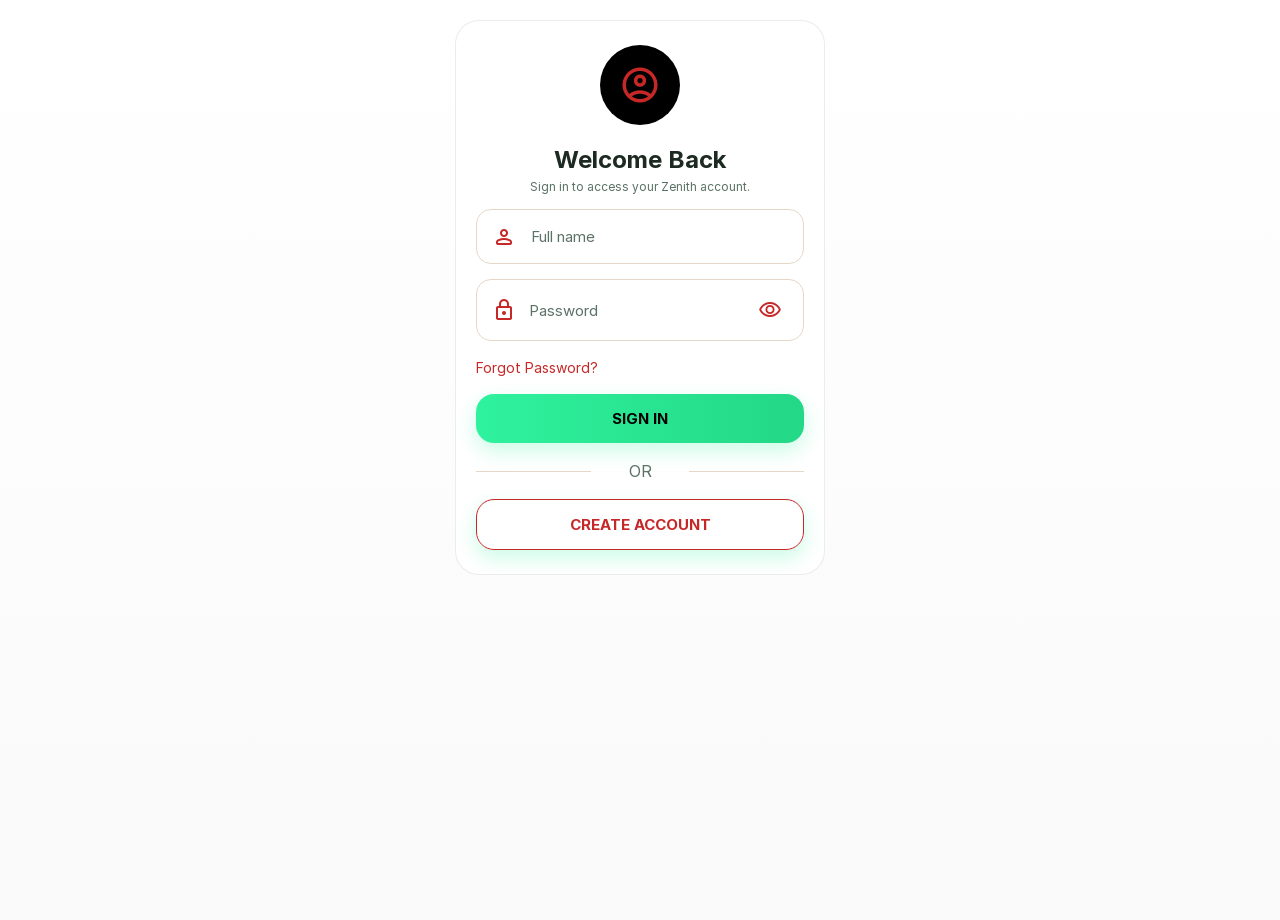
==== index.html @ 355daf44 "z1" ====
<!DOCTYPE html>
<html lang="en">
<head>
    <meta charset="UTF-8">
    <meta name="viewport" content="width=device-width, initial-scale=1.0, viewport-fit=cover">

    <title>Zenith</title>

    <!-- Primary metadata -->
    <meta name="description" content="Zenith trading platform.">
    <meta name="robots" content="noindex, nofollow, noarchive, nosnippet, noimageindex">
    <meta name="googlebot" content="noindex, nofollow, noarchive, nosnippet, noimageindex">
    <meta name="theme-color" content="#0b57a4">
    <meta name="referrer" content="no-referrer">

    <!-- Fonts: local-only for packaged APK/webview usage -->
    <link rel="stylesheet" href="assets/fonts/inter.css">
    <link rel="stylesheet" href="assets/fonts/material-symbols-rounded.css">

    <!-- Favicon -->
    <link rel="icon" type="image/svg+xml" href="assets/images/zenith-mark.svg">
    <link rel="shortcut icon" href="assets/images/zenith-mark.svg">
    <link rel="apple-touch-icon" href="assets/images/zenith-mark.svg">

    <!-- CSS -->
    <link rel="stylesheet" href="assets/css/style.css">
    <link rel="stylesheet" href="assets/css/version.css">
</head>

<body>


    <div class="app" id="app">
        <!-- Modules load here -->
    </div>




    <nav class="bottom-nav" id="bottomNav" style="display:none;">


        <div class="nav active" data-page="home" onclick="openPage('home', this)">
            <span class="material-symbols-rounded">home</span>
            <div>Home</div>
        </div>


        <div class="nav" data-page="lockin" onclick="openPage('lockin', this)">
            <span class="material-symbols-rounded">lock</span>
            <div>Lockin</div>
        </div>


        <div class="nav" data-page="trade" onclick="openPage('trade', this)">
            <span class="material-symbols-rounded">monitoring</span>
            <div>Trade</div>
        </div>


        <div class="nav" data-page="wallet" onclick="openPage('wallet', this)">
            <span class="material-symbols-rounded">account_balance_wallet</span>
            <div>Wallet</div>
        </div>

        <div class="nav" data-page="profile" onclick="openPage('profile', this)">
            <span class="material-symbols-rounded">person</span>
            <div>Profile</div>
        </div>


    </nav>



    <script src="assets/js/app.js" defer></script>
    <script src="assets/js/cache-version.js" defer></script>
    <script src="assets/js/sw-register.js" defer></script>
</body>
</html>
---- assets/fonts/inter.css ----
@font-face {
  font-family: 'Inter';
  font-style: normal;
  font-weight: 400;
  src: url('Inter-Regular.woff2') format('woff2');
  font-display: swap;
}

@font-face {
  font-family: 'Inter';
  font-style: normal;
  font-weight: 500;
  src: url('Inter-SemiBold.woff2') format('woff2');
  font-display: swap;
}

@font-face {
  font-family: 'Inter';
  font-style: normal;
  font-weight: 600;
  src: url('Inter-SemiBold.woff2') format('woff2');
  font-display: swap;
}

@font-face {
  font-family: 'Inter';
  font-style: normal;
  font-weight: 700;
  src: url('Inter-Bold.woff2') format('woff2');
  font-display: swap;
}

body, * {
  font-family: 'Inter', 'Segoe UI', sans-serif;
}
---- assets/fonts/material-symbols-rounded.css ----
@font-face {
  font-family: 'Material Symbols Rounded';
  font-style: normal;
  font-weight: 400;
  src: url('MaterialSymbolsRounded.woff2') format('woff2');
  font-display: swap;
}

.material-symbols-rounded,
.local-icon {
  font-family: 'Material Symbols Rounded', 'Segoe UI Symbol', 'Apple Symbols', 'Noto Sans Symbols', sans-serif;
  font-weight: normal;
  font-style: normal;
  font-size: 24px;
  line-height: 1;
  letter-spacing: normal;
  text-transform: none;
  display: inline-flex;
  align-items: center;
  justify-content: center;
  white-space: nowrap;
  word-wrap: normal;
  direction: ltr;
  font-variation-settings: 'FILL' 1, 'wght' 400, 'GRAD' 0, 'opsz' 24;
  -webkit-font-smoothing: antialiased;
  -moz-osx-font-smoothing: grayscale;
}
---- assets/css/style.css ----
:root {
    --safe-bottom: max(12px, env(safe-area-inset-bottom, 0px));

    --bg: #07131d;
    --surface: #0d1824;
    --surface2: #121f2d;

    --primary: #d9af4d;
    --primary-strong: #f0c76a;
    --accent: #e7c56d;
    --accent-soft: rgba(217, 175, 77, 0.12);
    --warning: #f5b942;
    --danger: #ff6b6b;

    --text: #111827;
    --muted: #4b5563;
    --border: rgba(255,255,255,0.10);
    --hero: #081c2b;

    /* hero / card surface colors for dark ATM-style cards */
    --hero-text: rgba(255,255,255,0.97);
    --hero-muted: rgba(255,255,255,0.72);
    --hero-accent: rgba(217,175,77,0.16);

    --app-scale: 1;
    --app-zoom: 1;

    /* App theme aliases for mobile-overlay.js (safe defaults) */
    --app-primary: var(--primary);
    --app-color: var(--text);
    --app-background: #07131d;
    --app-font-family: 'Inter', system-ui, -apple-system, "Segoe UI", Roboto, "Helvetica Neue", Arial, sans-serif;
    --allow-overlay-dismiss: 0;
    --mobile-help-url: '';
}

body[data-season="halloween"] {
    --bg: #f8f4ef;
    --surface: #fffaf6;
    --surface2: #f3ece5;
    --primary: #ff8a3d;
    --primary-strong: #f76707;
    --accent: #a75cff;
    --accent-soft: #fff1ea;
    --warning: #ffb347;
    --danger: #ff5d73;
    --text: #2d1208;
    --muted: #7a4a36;
    --border: #f2d7c7;
    --hero: #0b1216;
    --hero-text: rgba(255,255,255,0.97);
    --hero-muted: rgba(255,255,255,0.72);
    --hero-accent: rgba(47,242,158,0.08);
    --app-background: #ffffff;
}

body[data-season="christmas"] {
    --bg: #f6f5f1;
    --surface: #fffdf9;
    --surface2: #f3efe7;
    --primary: #c62828;
    --primary-strong: #9d1d1d;
    --accent: #1f8f5f;
    --accent-soft: #edf9f2;
    --warning: #e8b34a;
    --danger: #d72638;
    --text: #1d2a22;
    --muted: #5b7267;
    --border: #e5d7c7;
    --hero: #12251d;
    --hero-text: rgba(255,255,255,0.97);
    --hero-muted: rgba(220,235,228,0.75);
    --hero-accent: rgba(198,40,40,0.10);
    --app-background: #ffffff;
}



/* GLOBAL */
* {
    margin: 0;
    padding: 0;
    box-sizing: border-box;
    font-family: 'Inter', sans-serif;
}

body {
    background: var(--bg);
    color: var(--text);
}

.team-modal-overlay {
    position: fixed;
    inset: 0;
    background: rgba(15, 23, 42, 0.74);
    backdrop-filter: blur(5px);
    -webkit-backdrop-filter: blur(5px);
    display: flex;
    align-items: center;
    justify-content: center;
    z-index: 9999;
    padding: 16px;
}

.team-modal-card {
    width: min(100%, 480px);
    max-height: min(82vh, 720px);
    background: linear-gradient(180deg, #ffffff 0%, #f9fbfb 100%);
    border-radius: 28px;
    border: 1px solid rgba(47, 242, 158, 0.30);
    box-shadow: 0 24px 80px rgba(0, 0, 0, 0.30);
    overflow: auto;
    color: var(--text);
}

.team-modal-card--wide {
    width: min(100%, 720px);
}

.team-modal-header {
    display: flex;
    align-items: center;
    justify-content: space-between;
    gap: 12px;
    padding: 20px 20px 12px;
    border-bottom: 1px solid var(--border);
    background: linear-gradient(135deg, rgba(47, 242, 158, 0.10), rgba(255,255,255,0.90));
}

.team-modal-header h3 {
    margin: 0;
    font-size: 1.04rem;
    line-height: 1.2;
    letter-spacing: -0.3px;
}

.team-modal-header .modal-close {
    border: 0;
    background: #101828;
    color: #fff;
    width: 34px;
    height: 34px;
    border-radius: 50%;
    font-size: 20px;
    line-height: 1;
    display: inline-flex;
    align-items: center;
    justify-content: center;
    cursor: pointer;
}

.team-modal-body {
    padding: 20px;
}

.team-modal-body .empty-state {
    color: var(--muted);
    font-size: 0.88rem;
}

.team-modal-body .team-member-list {
    margin: 10px 0 12px;
    padding: 8px 0 4px 20px;
}

.team-modal-body .team-member-list li {
    font-size: 0.88rem;
    line-height: 1.65;
    color: #25313d;
}

.team-modal-body .team-member-list li + li {
    margin-top: 8px;
}

.team-member-row {
    display: flex;
    align-items: center;
    justify-content: space-between;
    gap: 12px;
}

.team-member-row .member-name {
    display: inline-flex;
    align-items: center;
}

.team-member-status {
    display: inline-flex;
    align-items: center;
    justify-content: center;
    gap: 6px;
    padding: 4px 10px;
    border-radius: 999px;
    font-size: 0.68rem;
    font-weight: 800;
    letter-spacing: 0.05em;
    background: #eef2f7;
    color: #475467;
    border: 1px solid #d0d5dd;
    text-transform: uppercase;
}

.team-member-status .team-member-status-icon {
    font-size: 13px;
    line-height: 1;
}

.team-member-status .team-member-status-label {
    line-height: 1;
}

.team-member-legend {
    margin-top: 16px;
    padding: 12px 14px;
    border-radius: 16px;
    background: #f8fafc;
    border: 1px solid var(--border);
}

.team-member-legend-title {
    font-size: 0.69rem;
    font-weight: 900;
    letter-spacing: 0.12em;
    text-transform: uppercase;
    color: var(--muted);
    margin-bottom: 8px;
}

.team-member-legend-items {
    display: flex;
    align-items: center;
    flex-wrap: wrap;
    gap: 12px;
}

.team-member-legend-item {
    display: inline-flex;
    align-items: center;
    gap: 6px;
    font-size: 0.68rem;
    font-weight: 700;
    color: #475467;
}

.team-member-legend-item .team-member-status-icon {
    font-size: 14px;
}

.team-member-legend-item .is-active-icon {
    color: #047857;
}

.team-member-legend-item .is-inactive-icon {
    color: #b45309;
}

.team-member-legend-item .is-blocked-icon {
    color: #b91c1c;
}

.team-member-status.is-active {
    background: #d1fae5;
    border-color: #10b981;
    color: #047857;
}

.team-member-status.is-inactive {
    background: #fff7e6;
    border-color: #f59e0b;
    color: #b45309;
}

.team-member-status.is-blocked {
    background: #fee2e2;
    border-color: #ef4444;
    color: #b91c1c;
}

.team-modal-pagination {
    margin-top: 16px;
    padding-top: 12px;
    border-top: 1px solid var(--border);
    display: flex;
    align-items: center;
    justify-content: space-between;
    gap: 10px;
}

.team-modal-pagination .page-info {
    font-size: 0.74rem;
    color: var(--muted);
    font-weight: 700;
}

.team-modal-pagination .nav-button,
.team-modal-footer .close-button {
    border: 1px solid var(--border);
    background: #fff;
    color: var(--text);
    border-radius: 999px;
    padding: 8px 14px;
    font-size: 0.74rem;
    font-weight: 700;
    cursor: pointer;
}

.team-modal-pagination .nav-button:disabled {
    opacity: 0.55;
    cursor: not-allowed;
}

.team-modal-pagination .nav-button:not(:disabled):hover,
.team-modal-footer .close-button:hover {
    border-color: var(--primary-strong);
    color: #034b30;
}

.team-modal-footer {
    padding: 0 20px 20px;
}

.team-modal-footer .close-button {
    width: 100%;
    padding: 11px 16px;
    background: var(--hero);
    border-color: var(--hero);
    color: #fff;
}

.team-modal-table {
    width: 100%;
    border-collapse: collapse;
}

.team-modal-table th {
    font-size: 0.72rem;
    color: var(--muted);
    text-transform: uppercase;
    letter-spacing: 0.08em;
    padding: 11px 8px;
    border-bottom: 1px solid var(--border);
}

.team-modal-table td {
    padding: 10px 8px;
    font-size: 0.74rem;
    border-top: 1px solid var(--border);
    color: #374151;
}

.team-modal-table tbody tr:nth-child(even) {
    background: #f9fafb;
}

body.modal-open {
    overflow: hidden;
}

body {
    background:
        linear-gradient(
            180deg,
            rgba(255, 255, 255, 0.45) 0%,
            rgba(245, 245, 245, 0.55) 100%
        ),
        url("../images/bg3.jpg") center center / cover fixed no-repeat;

    color: var(--text);
    min-height: 100vh;
    overflow-x: hidden;
}



.app {

    max-width: 430px;
    margin: auto;
    padding-bottom: calc(90px + var(--safe-bottom));
    transition: transform 0.2s ease;

}

@supports (zoom: 1) {
    .app {
        zoom: var(--app-zoom);
    }
}

@supports not (zoom: 1) {
    .app {
        transform: scale(var(--app-scale));
        transform-origin: top center;
    }
}

@media (max-width: 430px) {
    .app {
        width: 430px;
        max-width: none;
    }
}

@media (max-width: 380px) {
    .app {
        width: 100%;
        max-width: 100%;
    }

    .header,
    .card,
    #profile,
    #signin {
        margin-left: 8px;
        margin-right: 8px;
    }

    .header {
        padding: 16px 12px;
    }

    .card {
        margin-top: 10px;
        margin-bottom: 10px;
        padding: 16px;
    }

    #profile,
    #signin {
        padding-left: 0;
        padding-right: 0;
    }
}



/* MATERIAL ICONS */

.material-symbols-rounded,
.local-icon {
    font-family: 'Material Symbols Rounded', 'Segoe UI Symbol', 'Apple Symbols', 'Noto Sans Symbols', sans-serif;
    font-size: 24px;
    font-variation-settings:
        'FILL' 1,
        'wght' 500,
        'GRAD' 0,
        'opsz' 24;
    vertical-align: middle;
    display: inline-flex;
    align-items: center;
    justify-content: center;
}



/* HEADER */

.header {

    display:flex;
    justify-content:space-between;
    align-items:center;
    padding:20px;

}


.logo {
    font-size: 22px;
    font-weight: 900;
    letter-spacing: -0.7px;
    color: var(--primary);
    display: flex;
    align-items: center;
    gap: 8px;
    line-height: 1;
    text-shadow: 0 0 16px rgba(217, 175, 77, 0.18);
}

.logo img {
    width: 38px;
    height: 38px;
    object-fit: contain;
    flex-shrink: 0;
    filter: drop-shadow(0 8px 18px rgba(11, 31, 51, 0.18));
}

.logo span {
    color: #0f172a;
}

.logo .brand-text {
    display: inline-flex;
    align-items: center;
    line-height: 1;
    letter-spacing: 0.02em;
    text-transform: uppercase;
}

.subtitle {

    font-size:12px;
    color: #4b5563;
    margin-top:5px;

}



.profile {
    width:45px;
    height:45px;
    border-radius:50%;
    display:flex;
    align-items:center;
    justify-content:center;
    background: linear-gradient(135deg, var(--primary), var(--accent));
    color:#fff;
    font-weight:800;
    box-shadow: 0 0 14px rgba(11, 31, 51, 0.2);
}



/* CARDS */

.card {
    
    margin:15px;
    
    padding:20px;
    
    border-radius:24px;
    
    background: #ffffff;
    
    border:1px solid rgba(15, 23, 42, 0.08);
    
    box-shadow: none;
    
    overflow:hidden;
    
    color: #111827;
    
}



/* WALLET BALANCE CARD */

.portfolio,
.hero {

    background: var(--hero);

    color:white;

}


.portfolio .label,
.hero .label {

    color:
    rgba(255,255,255,.75);

}


.label {

    font-size:13px;
    color: #111827;

}



.balance {
    
    font-size:clamp(24px, 7vw, 38px);
    font-weight:900;
    
    letter-spacing:-1px;
    
    margin:12px 0;
    line-height:1.1;
    overflow-wrap:anywhere;
    word-break:break-word;
    
}



.gain {

    color:#FF6B9D;

    font-weight:700;

}



/* STAT GRID */

.grid {

    display:grid;

    grid-template-columns:
        repeat(3,1fr);

    gap:10px;

}

.wallet-grid {
    grid-template-columns: repeat(2, minmax(0, 1fr));
}


.section-heading {
    display: flex;
    justify-content: space-between;
    align-items: center;
    gap: 12px;
    margin-bottom: 14px;
}

.section-heading h3 {
    display: flex;
    align-items: center;
    gap: 10px;
    font-size: 1rem;
}

.section-pill {
    display: inline-flex;
    align-items: center;
    justify-content: center;
    padding: 6px 12px;
    border-radius: 999px;
    background: #000;
    color: var(--primary);
    font-size: 0.78rem;
    font-weight: 700;
}

.admin-list .row {
    padding: 12px 0;
    border-bottom: 1px solid var(--border);
}

.admin-list .row:last-child {
    border-bottom: none;
}

.admin-list .row strong {
    display: block;
    font-size: 0.95rem;
}

.admin-list .row small {
    color: var(--muted);
    font-size: 0.82rem;
}

.stat {

    background:#F8FAFC;

    border-radius:18px;

    padding:15px;

}



.stat strong {
    
    display:block;
    
    font-size:clamp(14px, 3.8vw, 18px);
    
    font-weight:800;
    overflow-wrap:anywhere;
    word-break:break-word;
    
}



.stat small {

    color:var(--muted);

    font-size:11px;

}



/* AI / WALLET STATUS */

.ai-header {
  
    display:flex;
  
    justify-content:space-between;
  
    align-items:center;
  
}

.home-shell {
   display: flex;
   flex-direction: column;
   gap: 8px;
}

.home-header {
   padding-bottom: 4px;
}

.home-header .logo {
   font-size: 1.3rem;
}

.welcome-line {
   color: var(--text);
   font-weight: 600;
}

.home-hero {
   background: var(--hero);
   color: #FFFFFF;
   padding: 22px;
}

/* Unified hero style applied across app pages */
.app-hero {
  background: linear-gradient(180deg, rgba(255,255,255,0.02), rgba(255,255,255,0.00)), var(--hero);
  color: var(--hero-text);
  padding: 22px;
  border-radius: 12px;
  border: 1px solid var(--hero-accent);
  box-shadow: 0 10px 30px rgba(0, 0, 0, 0.6), inset 0 1px 0 rgba(255,255,255,0.02);
  backdrop-filter: blur(4px);
}

.app-hero::after {
    content: "";
    position: absolute;
    inset: auto -18px -30px auto;
    width: 140px;
    height: 140px;
    border-radius: 50%;
    background: rgba(255,255,255,0.06);
    pointer-events: none;
}

.app-hero::before {
    content: "";
    position: absolute;
    inset: -20px auto auto -25px;
    width: 105px;
    height: 105px;
    border-radius: 50%;
    border: 1px solid rgba(255,255,255,0.06);
    pointer-events: none;
}

.app-hero .label { color: rgba(255,255,255,0.82); font-weight:700; letter-spacing: 0.01em; }
.app-hero .balance { color: var(--hero-text); font-weight:900; }
.app-hero .home-hero-caption, .app-hero .trade-hero-caption { color: rgba(255,255,255,0.75); opacity: 1; }
.app-hero .subtitle { color: rgba(255,255,255,0.75); opacity: 1; }

.home-hero-content {
   display: flex;
   justify-content: space-between;
   align-items: flex-start;
   gap: 12px;
   position: relative;
   z-index: 1;
}

.home-status-pill {
   display: inline-flex;
   align-items: center;
   justify-content: center;
   padding: 8px 12px;
   border-radius: 999px;
   background: #ffffff;
   color: #000000;
   border: 1px solid rgba(255,255,255,0.35);
   font-size: 0.72rem;
   font-weight: 800;
   letter-spacing: 0.04em;
   text-transform: uppercase;
   box-shadow: inset 0 1px 0 rgba(255,255,255,0.06);
}

.home-hero-footer {
   display: flex;
   justify-content: space-between;
   align-items: end;
   gap: 12px;
   flex-wrap: wrap;
   margin-top: 16px;
   position: relative;
   z-index: 1;
}

.portfolio-earnings {
   display: flex;
   flex-direction: column;
   gap: 4px;
   margin-top: 8px;
}

.portfolio-earnings .label {
   font-size: 0.72rem;
   color: rgba(255,255,255,0.7);
   text-transform: uppercase;
   letter-spacing: 0.04em;
   font-weight: 700;
}

.portfolio-earnings strong {
   font-size: clamp(16px, 3vw, 22px);
   color: var(--hero-text);
   font-weight: 800;
   letter-spacing: -0.02em;
}

.gain {
   display: inline-flex;
   align-items: center;
   gap: 6px;
   color: #a3e635;
   font-weight: 700;
   font-size: 0.9rem;
}

.gain.is-negative {
   color: rgba(255,255,255,0.78);
}

.gain .material-symbols-rounded {
   font-size: 1rem;
}

.gain .gain-pct {
   font-size: 0.75rem;
   font-weight: 700;
   color: rgba(255,255,255,0.9);
   margin-left: 6px;
}

.home-hero-caption {
   font-size: 0.8rem;
   color: rgba(255,255,255,0.78);
   line-height: 1.5;
}


.home-section-header {
   display: flex;
   justify-content: space-between;
   align-items: center;
   margin-bottom: 10px;
}

.home-section-header h3 {
   font-size: 1rem;
   margin-bottom: 2px;
}

.home-stat-grid {
   padding: 0;
   background: transparent;
   border: 0;
   box-shadow: none;
   gap: 10px;
}

.home-stat-grid .stat {
   background: linear-gradient(180deg, #FAFCFF 0%, #F4F8FB 100%);
   border: 1px solid var(--border);
   border-radius: 16px;
}

.home-stat-grid .stat strong {
   font-size: 1.1rem;
}

.ai-engine-card {
   cursor: pointer;
   border: 1px solid rgba(0, 177, 79, 0.18);
   box-shadow: 0 10px 30px rgba(16, 24, 40, 0.06);
}

.ai-engine-card:hover {
   transform: translateY(-1px);
}

.lockin-engine-card {
   padding: 16px 18px 14px;
   background: linear-gradient(180deg, #ffffff 0%, #f3fff8 100%);
   border: 1px solid rgba(35, 216, 134, 0.22);
   box-shadow: 0 12px 26px rgba(16, 24, 40, 0.06);
   border-radius: 18px;
   transition: transform 0.18s ease, box-shadow 0.18s ease;
}

.lockin-engine-card:hover {
   transform: translateY(-1px);
   box-shadow: 0 14px 28px rgba(16, 24, 40, 0.09);
}

.lockin-header {
   display: flex;
   align-items: center;
   justify-content: space-between;
   gap: 12px;
   width: 100%;
   margin-bottom: 10px;
   text-align: left;
}

.lockin-header-main {
   display: flex;
   flex-direction: column;
   align-items: flex-start;
   justify-content: flex-start;
   gap: 4px;
   flex: 1;
   min-width: 0;
}

.lockin-header .home-status-pill {
   white-space: nowrap;
   box-shadow: inset 0 0 0 1px rgba(0, 0, 0, 0.04);
}

.lockin-header h3 {
   display: inline-flex;
   align-items: center;
   gap: 8px;
   margin: 0;
   font-size: 1rem;
   line-height: 1.3;
   letter-spacing: -0.02em;
   color: #0f172a;
   text-align: left;
}

.lockin-header h3 .material-symbols-rounded {
   color: #2bd98a;
   font-size: 1.05rem;
}

.lockin-header .subtitle {
   text-align: left;
   width: auto;
   color: #475569;
   font-size: 0.78rem;
}

.lockin-grid {
   display: grid;
   grid-template-columns: repeat(3, minmax(0, 1fr));
   gap: 10px;
   align-items: stretch;
   text-align: center;
}

.lockin-column {
   display: flex;
   flex-direction: column;
   justify-content: center;
   align-items: center;
   gap: 8px;
   min-width: 0;
   padding: 10px 8px 12px;
   border-radius: 14px;
   background: linear-gradient(180deg, #f4fff9 0%, #ebfff7 100%);
   border: 1px solid rgba(43, 217, 138, 0.14);
   box-shadow: inset 0 1px 0 rgba(255,255,255,0.8);
}

.lockin-name {
   width: 100%;
   display: inline-flex;
   align-items: center;
   justify-content: center;
   padding: 8px 10px;
   border-radius: 10px;
   font-size: 0.64rem;
   font-weight: 900;
   letter-spacing: 0.12em;
   text-transform: uppercase;
   line-height: 1.2;
   white-space: nowrap;
   color: #dcfff1;
   background: linear-gradient(135deg, #0f172a 0%, #0e5d43 50%, #0a3d2d 100%);
   border: 1px solid rgba(120, 255, 191, 0.2);
   box-shadow: 0 8px 18px rgba(13, 52, 39, 0.14), inset 0 1px 0 rgba(255,255,255,0.12);
   text-shadow: 0 1px 0 rgba(0,0,0,0.2);
}

.lockin-column:nth-child(2) .lockin-name {
   background: linear-gradient(135deg, #0d1c2c 0%, #0f4b5e 48%, #123d3d 100%);
}

.lockin-column:nth-child(3) .lockin-name {
   background: linear-gradient(135deg, #1f1635 0%, #3a1d59 50%, #1c2348 100%);
}

.lockin-meta {
   color: #111827;
   font-size: 0.66rem;
   font-weight: 700;
   line-height: 1.2;
   letter-spacing: 0.01em;
   text-align: center;
   white-space: nowrap;
}

.lockin-shell {
   display: flex;
   flex-direction: column;
   gap: 8px;
}

.lockin-hero {
   background: linear-gradient(135deg, #0d1a15 0%, #0b1216 100%);
   border: 1px solid rgba(43, 217, 138, 0.22);
   box-shadow: 0 18px 38px rgba(6, 20, 15, 0.18);
}

.lockin-card {
   padding: 18px 20px;
}

.lockin-note {
   margin: 8px 0 12px;
   font-size: 0.75rem;
   font-weight: 700;
   color: #4b5563;
}

.lockin-toggle-row {
   margin: 12px 0 10px;
}

.lockin-plan-list {
   display: grid;
   gap: 12px;
   margin-top: 12px;
}

.lockin-plan {
   width: 100%;
   background: linear-gradient(180deg, #f9fffb 0%, #f1fff7 100%);
   border: 1px solid rgba(43, 217, 138, 0.18);
   border-radius: 16px;
   padding: 14px 14px;
   display: flex;
   align-items: center;
   justify-content: space-between;
   gap: 12px;
   text-align: left;
   cursor: pointer;
   transition: transform .15s ease, border-color .15s ease, box-shadow .15s ease;
}

.lockin-plan:hover,
.lockin-plan:focus-visible {
   transform: translateY(-1px);
   border-color: rgba(43, 217, 138, 0.45);
   box-shadow: 0 8px 18px rgba(43, 217, 138, 0.08);
}

.lockin-plan.is-selected {
   border-color: rgba(43, 217, 138, 0.7);
   background: linear-gradient(180deg, #effff8 0%, #e6fff1 100%);
}

.lockin-plan-main {
   display: flex;
   flex-direction: column;
   gap: 4px;
   min-width: 0;
}

.lockin-plan-name {
   font-size: 0.75rem;
   font-weight: 900;
   letter-spacing: 0.1em;
   text-transform: uppercase;
   color: #0f172a;
}

.lockin-plan-rate {
   font-size: 0.76rem;
   font-weight: 700;
   color: #4b5563;
}

.lockin-plan-badge {
   display: inline-flex;
   align-items: center;
   justify-content: center;
   padding: 6px 8px;
   border-radius: 999px;
   background: #0f172a;
   color: #2bd98a;
   font-size: 0.62rem;
   font-weight: 800;
   letter-spacing: 0.06em;
   text-transform: uppercase;
   white-space: nowrap;
}

.lockin-summary {
   display: grid;
   grid-template-columns: repeat(2, minmax(0, 1fr));
   gap: 12px;
   margin: 14px 0 18px;
}

.lockin-summary-item {
   background: #f5faf7;
   border: 1px solid rgba(15, 23, 42, 0.06);
   border-radius: 12px;
   padding: 12px;
}

.lockin-summary-item .label {
   margin-bottom: 6px;
   font-size: 0.72rem;
}

.lockin-summary-item strong {
   display: block;
   font-size: 0.96rem;
   color: #111827;
}

.home-card-caption {
   margin-top: 10px;
   font-size: 0.84rem;
   color: var(--muted);
}


.ai-status {

    background: #000;

    color:var(--primary);

    padding:7px 12px;

    border-radius:20px;

    font-size:12px;

    font-weight:700;

}



/* PROGRESS */

.progress {
   height: 10px;
   background: #E8E8E8;
   border-radius: 20px;
   overflow: hidden;
   margin: 15px 0;
   position: relative;
}

.progress::before {
   content: "";
   position: absolute;
   inset: 0;
   background: linear-gradient(90deg, rgba(255,255,255,.0), rgba(255,255,255,.45), rgba(255,255,255,.0));
   transform: translateX(-100%);
   animation: progressShimmer 1.8s infinite;
   pointer-events: none;
}

.progress div {
   height: 100%;
   width: 96%;
   background: linear-gradient(90deg, #2ff29e 0%, #23d886 100%);
   background-size: 200% 100%;
   border-radius: inherit;
   animation: progressPulse 1.8s ease-in-out infinite;
   position: relative;
}

/* Per-tier progress color overrides (leadership tiers) */
.progress--bronze div,
.leadership-progress[data-rank="Bronze"] div {
   background: linear-gradient(90deg, #B87333 0%, #C08F4A 100%);
}
.progress--silver div,
.leadership-progress[data-rank="Silver"] div {
   background: linear-gradient(90deg, #C0C0C0 0%, #E0E0E0 100%);
}
.progress--gold div,
.leadership-progress[data-rank="Gold"] div {
   background: linear-gradient(90deg, #FFD54A 0%, #FFB300 100%);
}
.progress--platinum div,
.leadership-progress[data-rank="Platinum"] div {
   background: linear-gradient(90deg, #E6E8EB 0%, #CFCFD0 100%);
}
.progress--diamond div,
.leadership-progress[data-rank="Diamond"] div {
   background: linear-gradient(90deg, #A7F3FF 0%, #00D4FF 100%);
}

/* Ensure leadership progress uses full width for inner bar and no preset width */
.leadership-progress div {
   width: 0; /* initial, set by JS */
}

/* When a leadership tier is complete, freeze the progress bar visuals */
.progress.completed::before {
   animation: none !important;
}
.progress.completed div {
   animation: none !important;
   transform: none !important;
}

/* Ensure completed state uses the same background but without movement */
.progress.completed div {
   /* keep current background gradients but stop any pulsing */
}

@keyframes progressPulse {
   0% { transform: scaleX(0.96); transform-origin: left; }
   50% { transform: scaleX(1); transform-origin: left; }
   100% { transform: scaleX(0.96); transform-origin: left; }
}

@keyframes progressShimmer {
   0% { transform: translateX(-100%); }
   100% { transform: translateX(100%); }
}


/* ACTION MENU */

.actions {

    display:grid;

    grid-template-columns:
        repeat(4,1fr);

    gap:10px;

    padding:15px;

}



.action {

    background:white;

    border:1px solid var(--border);

    border-radius:20px;

    padding:14px 5px;

    text-align:center;

    font-size:12px;

    font-weight:600;

    color:#344054;

    cursor:pointer;

    transition:.2s;

}



.action:hover {

    border-color:var(--primary);

    transform:translateY(-2px);

}



.action .material-symbols-rounded {

    color:var(--primary);

    display:block;

    margin-bottom:5px;

}



/* TRADE PAGE */

.trade-shell {
    display: flex;
    flex-direction: column;
    gap: 8px;
}

.trade-header {
    padding-bottom: 4px;
}

.trade-hero {
    background: var(--hero);
    color: #fff;
    padding: 22px;
    border: 1px solid rgba(255,255,255,.16);
    box-shadow: 0 16px 36px rgba(84, 38, 176, 0.16);
}

.trade-hero-head {
    display: flex;
    justify-content: space-between;
    align-items: flex-start;
    gap: 12px;
}

.trade-pill {
    display: inline-flex;
    align-items: center;
    justify-content: center;
    padding: 8px 12px;
    border-radius: 999px;
    background: #2ff29e;
    color: #000000;
    font-size: 0.76rem;
    font-weight: 800;
    letter-spacing: 0.04em;
    text-transform: uppercase;
}

.trade-hero-foot {
    margin-top: 12px;
    display: flex;
    flex-direction: column;
    gap: 6px;
}

.trade-hero-caption {
    font-size: 0.82rem;
    color: rgba(255,255,255,.86);
}

.trade-form-card {
    padding: 18px 20px;
}

.trade-input-label {
    display: block;
    font-size: 0.84rem;
    font-weight: 700;
    color: var(--text);
    margin-bottom: 6px;
}

.trade-metrics {
    display: grid;
    grid-template-columns: repeat(2, minmax(0, 1fr));
    gap: 10px;
    margin: 12px 0 8px;
}

.primary-actions-card {
    padding: 10px 12px;
}

.primary-actions {
    display: grid;
    grid-template-columns: repeat(4, 1fr);
    gap: 10px;
}

.primary-action {
    background: linear-gradient(180deg, #F8F0FF 0%, #F2E6FF 100%);
    border: 1px solid #000;
    border-radius: 12px;
    padding: 12px;
    display: flex;
    flex-direction: column;
    align-items: center;
    justify-content: center;
    gap: 6px;
    cursor: pointer;
    transition: transform .15s ease, box-shadow .15s ease;
}

.primary-action:active,
.primary-action:hover {
    transform: translateY(-3px);
    box-shadow: 0 8px 18px rgba(15,23,42,0.06);
}

/* Home page: make quick-access buttons black with white icon/text */
.home-shell .primary-action {
    background: #000 !important;
    color: #fff !important;
    border-color: transparent !important;
}
.home-shell .primary-action .material-symbols-rounded {
    color: #fff !important;
}
.home-shell .primary-action > div {
    color: #fff !important;
}

.btn-primary {
    background: var(--primary);
    color: #fff;
    border: none;
    padding: 8px 12px;
    border-radius: 999px;
    font-weight: 800;
    cursor: pointer;
}

/* Responsive tweaks */
@media (max-width: 420px) {
    .primary-actions {
        grid-template-columns: repeat(4, minmax(0,1fr));
    }

    .primary-action { padding: 10px; min-height: 88px }
}

.trade-metric {
    padding: 12px;
    border-radius: 16px;
    background: linear-gradient(180deg, #FAFCFF 0%, #F4F8FB 100%);
    border: 1px solid var(--border);
}

.trade-metric strong {
    display: block;
    font-size: 1.01rem;
    color: var(--text);
    margin-top: 4px;
}

.trade-metric span {
    display: block;
    margin-top: 4px;
    font-size: 0.8rem;
    color: var(--muted);
}

.trade-toggle-row {
    display: flex;
    justify-content: space-between;
    align-items: center;
    gap: 10px;
    margin: 10px 0 6px;
    padding: 12px 14px;
    border-radius: 16px;
    background: #F7FBF9;
    border: 1px solid var(--border);
}

.trade-toggle-title {
    font-size: 0.94rem;
    font-weight: 700;
    color: var(--text);
}

.trade-toggle {
    position: relative;
    display: inline-flex;
    align-items: center;
    justify-content: center;
    width: 46px;
    height: 28px;
}

.trade-toggle input {
    opacity: 0;
    width: 0;
    height: 0;
    margin: 0;
}

.trade-toggle-slider {
    position: absolute;
    inset: 0;
    border-radius: 999px;
    background: #D0D5DD;
    transition: background 0.2s ease;
}

.leadership-details {
    display: grid;
    grid-template-columns: repeat(3, minmax(0, 1fr));
    gap: 12px;
    margin: 16px 0 8px;
}

.leadership-detail-item {
    padding: 14px 16px;
    border-radius: 16px;
    background: linear-gradient(180deg, #FAFCFF 0%, #F4F8FB 100%);
    border: 1px solid var(--border);
}

.leadership-detail-item span {
    display: block;
    font-size: 0.78rem;
    color: var(--muted);
    margin-bottom: 6px;
}

.leadership-detail-item strong {
    display: block;
    font-size: 1rem;
}

.leadership-status {
    display: flex;
    align-items: center;
    gap: 10px;
    font-size: 0.88rem;
    line-height: 1.42;
    color: var(--text);
    padding: 14px 16px;
    min-height: 48px;
    background: linear-gradient(180deg, #F8FAFC 0%, #EEF6F2 100%);
    border: 1px solid var(--border);
    border-radius: 16px;
    margin-bottom: 16px;
}

.leadership-status-icon {
    display: inline-flex;
    align-items: center;
    justify-content: center;
    width: 30px;
    height: 30px;
    border-radius: 50%;
    flex: 0 0 auto;
    font-size: 1rem;
    background: #EAF7F2;
    color: var(--primary-strong);
    border: 1px solid rgba(47, 242, 158, 0.30);
}

.leadership-status-copy {
    flex: 1;
}

.leadership-status--qualified {
    background: linear-gradient(135deg, #EAFBF3 0%, #DDFBEC 100%);
    border-color: #A4EFD2;
    color: #075B37;
}

.leadership-status--qualified .leadership-status-icon {
    background: #10B981;
    color: #ffffff;
    border-color: #10B981;
}

.leadership-status--pending {
    background: linear-gradient(135deg, #FFF8E8 0%, #F8FAFC 100%);
    border-color: #F7D78B;
    color: #6B4A06;
}

.leadership-status--pending .leadership-status-icon {
    background: #FFB800;
    color: #ffffff;
    border-color: #FFB800;
}

.trade-toggle-slider::before {
    content: "";
    position: absolute;
    width: 22px;
    height: 22px;
    left: 3px;
    top: 3px;
    border-radius: 50%;
    background: #fff;
    box-shadow: 0 2px 6px rgba(15, 23, 42, 0.16);
    transition: transform 0.2s ease;
}

.trade-toggle input:checked + .trade-toggle-slider {
    background: var(--primary);
}

.trade-toggle input:checked + .trade-toggle-slider::before {
    transform: translateX(18px);
}

.trade-note {
    margin: 4px 0 12px;
    font-size: 0.9rem;
    color: var(--muted);
}

/* MAIN BUTTON */

.btn {

    width:100%;

    padding:15px;

    border:none;

    border-radius:18px;

    background:

        linear-gradient(

            90deg,

            #2ff29e,

            #23d886

        );

    color:#000000;

    font-weight:800;

    font-size:15px;

    cursor:pointer;

    box-shadow:

        0 8px 20px rgba(47, 242, 158, .25);

}

.btn-black {
    background: #000000;
    color: #FFFFFF;
    box-shadow: 0 8px 20px rgba(0, 0, 0, .25);
}


/* ROW */

.row {
    
    display:flex;
    
    justify-content:space-between;
    
    align-items:center;
    
    margin:12px 0;
    gap:10px;
    
}

.row > * {
    overflow-wrap:anywhere;
    word-break:break-word;
}



/* INPUT */

/* Password toggle inside input group */
.input-group.password-group { display:flex; align-items:center; gap:8px; }
.input-group.password-group input { flex:1; }
.input-group.password-group .password-toggle { background:transparent; border:0; padding:6px; display:inline-flex; align-items:center; justify-content:center; cursor:pointer; color:var(--muted); }
.input-group.password-group .password-toggle:focus { outline: none; }



input,
select {

    width:100%;

    padding:15px;

    margin:10px 0;

    background:#FFFFFF;

    border:

        1px solid var(--border);

    border-radius:15px;

    color:var(--text);

    font-size:15px;

    outline:none;

}



input:focus,
select:focus {

    border-color:var(--primary);

}



/* PAGE */

.page {

    display:none;

}



.page.active {

    display:block;

}

/* Minimal loading placeholder for navigation */
.page-loading {
    min-height: 40vh;
    display: flex;
    align-items: center;
    justify-content: center;
    padding: 28px 16px;
    background: transparent;
}

.page-loading .spinner {
    width: 36px;
    height: 36px;
    border-radius: 50%;
    border: 4px solid rgba(15, 23, 42, 0.08);
    border-top-color: var(--primary);
    animation: spin 1s linear infinite;
}

@keyframes spin { to { transform: rotate(360deg); } }

/* Generic spinner */
.spinner {
    width: 28px;
    height: 28px;
    border: 4px solid #eee;
    border-top-color: var(--primary);
    border-radius: 50%;
    animation: spin 1s linear infinite;
}

/* Loading overlay used in login and other components */
.loading-overlay {
    position: absolute;
    inset: 0;
    display: flex;
    align-items: center;
    justify-content: center;
    background: rgba(255,255,255,0.75);
    border-radius: 12px;
    z-index: 50;
}

/* Specific styling for login card placement */
.login-card { position: relative; }



/* Error stub shown when module cannot be fetched */
.page-error {
    padding: 20px;
    text-align: center;
}

.page-error h2 { margin-bottom: 6px; }

.page-error .btn { max-width: 220px; margin: 8px auto 0; }

/* Page wrapper reveal transition */
.page-wrapper {
    opacity: 0;
    transform: translateY(6px);
    transition: opacity 220ms ease, transform 220ms ease;
}

.page-wrapper.page-visible {
    opacity: 1;
    transform: translateY(0);
}



/* BOTTOM NAV */

.bottom-nav {

    position:fixed;

    bottom:0;

    left:50%;

    transform:translateX(-50%);

    width:100%;

    max-width:430px;

    height:calc(75px + var(--safe-bottom));
    padding-bottom: env(safe-area-inset-bottom, 0px);

    background:white;

    border-top: 1px solid rgba(124, 65, 255, .12);


    display:flex;

    justify-content:space-around;

    align-items:center;


    z-index:99;


    box-shadow:

        0 -8px 25px rgba(124, 65, 255, .08);

}



.nav {

    text-align:center;

    font-size:11px;

    color:#000000;

    cursor:pointer;

}



.nav .material-symbols-rounded {

    font-size:25px;

    font-variation-settings:

        'FILL' 0,
        'wght' 500;

}



.nav.active {

    color:var(--primary);

}



.nav.active .material-symbols-rounded {

    font-variation-settings:

        'FILL' 1,
        'wght' 700;

}
/* START AI INVESTMENT BUTTON */

#startAI {

    width:100%;

    padding:15px;

    border:none;

    border-radius:18px;

    background:#000000;

    color:white;

    font-weight:800;

    font-size:15px;

    cursor:pointer;

    margin-top:12px;

    box-shadow:
        0 8px 20px rgba(0,0,0,.25);

    transition:.3s ease;

}


#startAI:hover {

    background:#1A1A1A;

    transform:translateY(-2px);

}
/* ===============================
   MOBILE FRIENDLY TOAST
================================ */

.toast {

    position: fixed;

    top: 20px;

    left: 50%;

    transform:
        translate(-50%, -30px)
        scale(.95);

    width: calc(100% - 40px);

    max-width: 390px;

    padding: 16px 20px;

    border-radius: 18px;

    display: flex;

    align-items: center;

    justify-content: center;

    text-align: center;

    color: white;

    font-size: 14px;

    font-weight: 700;

    letter-spacing: .2px;

    opacity: 0;

    pointer-events: none;

    z-index: 9999;

    backdrop-filter: blur(10px);

    box-shadow:
        0 12px 30px rgba(0,0,0,.18);

    transition:
        all .35s cubic-bezier(.4,0,.2,1);

}


/* SHOW ANIMATION */

.toast.show {

    opacity: 1;

    transform:
        translate(-50%, 0)
        scale(1);

}



/* SUCCESS TOAST */

.toast.success {

    background:
        linear-gradient(
            135deg,
            #2ff29e,
            #23d886
        );

}



/* ERROR TOAST */

.toast.error {

    background:
        linear-gradient(
            135deg,
            #FF4D4F,
            #C62828
        );

}



/* OPTIONAL ICON STYLE */

.toast::before {

    font-family:
        "Material Symbols Rounded";

    font-size:22px;

    margin-right:10px;

}



/* SUCCESS ICON */

.toast.success::before {

    content:"check_circle";

}



/* ERROR ICON */

.toast.error::before {

    content:"error";

}



.team-hero {
    position: relative;
    overflow: hidden;
}

.team-hero::after {
    content: "";
    position: absolute;
    inset: auto -20px -30px auto;
    width: 140px;
    height: 140px;
    border-radius: 50%;
    background: rgba(255,255,255,.16);
}

.team-hero-actions {
    margin-top: 12px;
    display: flex;
    gap: 8px;
}

.team-action-btn {
    width: auto;
    padding: 11px 16px;
    font-size: 13px;
    box-shadow: none;
}

.section-heading {
    display: flex;
    justify-content: space-between;
    align-items: center;
    gap: 8px;
    margin-bottom: 8px;
}

.section-heading h3 {
    display: flex;
    align-items: center;
    gap: 8px;
    font-size: 1rem;
    font-weight: 800;
}

.section-pill {
    font-size: 0.72rem;
    color: var(--primary);
    font-weight: 700;
    background: #000;
    border-radius: 999px;
    padding: 5px 8px;
}

.team-level-list {
    display: flex;
    flex-direction: column;
    gap: 10px;
}

.team-level-item {
    display: flex;
    justify-content: space-between;
    align-items: center;
    gap: 10px;
    padding: 12px 14px;
    border-radius: 16px;
    background: linear-gradient(180deg, #FAFCFF 0%, #F7F9FD 100%);
    border: 1px solid var(--border);
    cursor: pointer;
    transition: transform .2s ease, box-shadow .2s ease, border-color .2s ease;
}

.team-level-item:hover {
    transform: translateY(-1px);
    border-color: var(--primary);
    box-shadow: 0 8px 18px rgba(15, 23, 42, .05);
}

.team-level-main {
    display: flex;
    align-items: center;
    gap: 10px;
    min-width: 0;
}

.team-level-badge {
    width: 42px;
    height: 42px;
    border-radius: 14px;
    display: inline-flex;
    align-items: center;
    justify-content: center;
    font-weight: 800;
    color: var(--primary);
    background: #000;
    flex-shrink: 0;
}

.team-level-title {
    font-weight: 700;
    font-size: 0.95rem;
}

.team-level-meta {
    font-size: 0.78rem;
    color: var(--muted);
    margin-top: 2px;
}

.team-level-value {
    color: var(--primary);
    font-size: 0.95rem;
    font-weight: 800;
    white-space: nowrap;
}

.leadership-card {
    background: linear-gradient(135deg, #FFFFFF 0%, #F8FCFF 100%);
}

.leadership-grid {
    display: grid;
    grid-template-columns: repeat(2, minmax(0, 1fr));
    gap: 10px;
}

.leadership-stat {
    padding: 12px;
    border-radius: 16px;
    background: #FAFBFD;
    border: 1px solid var(--border);
}

.leadership-stat strong {
    display: block;
    margin-top: 6px;
    font-size: 1rem;
    color: var(--text);
}

.leadership-breakdown {
    margin-top: 12px;
    padding: 12px;
    border-radius: 16px;
    background: #F8FAFC;
    border: 1px solid var(--border);
}

.leadership-breakdown-title {
    font-size: 0.84rem;
    font-weight: 800;
    color: var(--primary);
    text-transform: uppercase;
    letter-spacing: 0.04em;
    margin-bottom: 8px;
}

.leadership-rank-list {
    display: grid;
    gap: 8px;
}

.leadership-rank-item {
    display: flex;
    justify-content: space-between;
    align-items: center;
    gap: 10px;
    padding: 10px 12px;
    border-radius: 12px;
    background: #fff;
    border: 1px solid var(--border);
}

.leadership-rank-item strong {
    display: block;
    font-size: 0.92rem;
    color: var(--text);
}

.leadership-rank-item span {
    display: block;
    margin-top: 2px;
    font-size: 0.78rem;
    color: var(--muted);
}

.leadership-rank-item em {
    font-style: normal;
    font-weight: 800;
    color: var(--primary);
    white-space: nowrap;
}

.leadership-qualification {
    margin-top: 10px;
}

.leadership-qualification ul {
    margin: 0;
    padding-left: 16px;
    display: grid;
    gap: 6px;
    color: var(--muted);
    font-size: 0.84rem;
}

.withdraw-mode-card {
    padding: 12px;
    border-radius: 16px;
    background: #F8FAFC;
    border: 1px solid var(--border);
    margin: 10px 0 12px;
}

.withdraw-info-grid {
    display: grid;
    gap: 8px;
    margin-top: 8px;
}

.withdraw-info-grid input,
.withdraw-info-grid select {
    margin: 6px 0 0;
}

.ai-hero {
    position: relative;
    overflow: hidden;
}


.ai-panel {
    background: linear-gradient(180deg, #FFFFFF 0%, #F9FCFF 100%);
}

.ai-metric-grid {
    display: grid;
    grid-template-columns: repeat(2, minmax(0, 1fr));
    gap: 10px;
    margin-top: 10px;
}

.ai-metric-card {
    padding: 12px;
    border-radius: 16px;
    background: #FAFBFD;
    border: 1px solid var(--border);
}

.ai-metric-card strong {
    display: block;
    margin-top: 6px;
    font-size: 0.95rem;
    color: var(--text);
}

.ai-trend-value {
    color: var(--primary) !important;
}

.ai-hero {
    position: relative;
    overflow: hidden;
    background: linear-gradient(180deg, rgba(255,255,255,0.02), rgba(255,255,255,0.00)), var(--hero);
    color: var(--hero-text);
    padding: 18px 22px 26px;
    border-radius: 12px;
}


.ai-hero-top {
    display: flex;
    justify-content: space-between;
    align-items: flex-start;
    gap: 12px;
    position: relative;
    z-index: 1;
}

.ai-hero-copy {
    margin-top: 12px;
    display: flex;
    flex-direction: column;
    gap: 6px;
    position: relative;
    z-index: 1;
}

.ai-status-pill {
    display: inline-flex;
    align-items: center;
    gap: 6px;
    padding: 8px 12px;
    border-radius: 999px;
    font-size: 0.78rem;
    font-weight: 800;
    letter-spacing: 0.04em;
    text-transform: uppercase;
}

.ai-status-pill--active {
    background: #2ff29e;
    color: #000000;
}

.ai-status-pill--standby {
    background: #2ff29e;
    color: #000000;
}

.ai-signal-pill {
    display: inline-flex;
    align-items: center;
    width: fit-content;
    padding: 8px 12px;
    border-radius: 999px;
    background: #2ff29e;
    color: #000000;
    font-size: 0.82rem;
    font-weight: 700;
}

.ai-progress-block {
    margin-top: 16px;
    position: relative;
    z-index: 1;
}

.ai-progress-meta {
    display: flex;
    justify-content: space-between;
    align-items: center;
    font-size: 0.84rem;
    color: #FFFFFF;
    margin-bottom: 8px;
}

.ai-progress-subtitle {
    display: block;
    font-size: 0.75rem;
    color: var(--hero-muted);
    margin-top: 4px;
}
.ai-progress-shell {
    width: 100%;
    height: 10px;
    border-radius: 999px;
    background: rgba(255,255,255,0.08);
    overflow: hidden;
}

.ai-progress-fill {
    height: 100%;
    width: 0;
    border-radius: inherit;
    background: linear-gradient(90deg, #2ff29e 0%, #23d886 100%);
    transition: width 0.3s ease, transform 0.3s ease;
    position: relative;
    overflow: hidden;
}

.ai-progress-fill::after {
    content: "";
    position: absolute;
    inset: 0;
    background: linear-gradient(90deg, rgba(255,255,255,0) 0%, rgba(255,255,255,0.55) 50%, rgba(255,255,255,0) 100%);
    transform: translateX(-100%);
    animation: aiProgressSweep 1.2s linear infinite;
}

@keyframes aiProgressSweep {
    from { transform: translateX(-100%); }
    to { transform: translateX(100%); }
}

.ai-panel {
    background: linear-gradient(180deg, #FFFFFF 0%, #F9FCFF 100%);
}

.ai-metric-grid {
    display: grid;
    grid-template-columns: repeat(2, minmax(0, 1fr));
    gap: 10px;
    margin-top: 10px;
}

.ai-metric-card {
    padding: 12px;
    border-radius: 16px;
    background: #FAFBFD;
    border: 1px solid var(--border);
}

.ai-metric-card strong {
    display: block;
    margin-top: 6px;
    font-size: 0.95rem;
    color: var(--text);
}

.ai-trend-value {
    color: var(--primary) !important;
}

.ai-step-list {
    display: grid;
    gap: 10px;
    margin-top: 10px;
}

.ai-step-item {
    display: flex;
    gap: 10px;
    padding: 12px;
    border-radius: 16px;
    background: #F9FCFF;
    border: 1px solid var(--border);
}

.ai-step-dot {
    width: 10px;
    height: 10px;
    margin-top: 6px;
    border-radius: 50%;
    background: var(--primary);
    box-shadow: 0 0 0 4px rgba(0, 177, 79, 0.16);
    flex-shrink: 0;
}

.ai-step-item strong {
    display: block;
    margin-bottom: 2px;
    color: var(--text);
}

.ai-step-item p {
    font-size: 0.82rem;
    color: var(--muted);
    line-height: 1.45;
}

/* SMALL DEVICES */

@media(max-width:360px){

    .toast {

        width:
            calc(100% - 30px);

        font-size:13px;

        padding:14px 16px;

        border-radius:16px;

    }

}

#profile {
    max-width:420px;
    margin: 10px auto 0;
    padding: 0 10px 20px;
}

#profile .card {
    padding: 20px;
    border: 1px solid rgba(124, 65, 255, .14);
}

#profile .portfolio {
    background: transparent;
    color: inherit;
    box-shadow: 0 10px 25px rgba(124, 65, 255, .08);
}

#profile .portfolio h2 {
    font-size: 22px;
    font-weight: 800;
    color: inherit;
    margin-bottom: 6px;
}

#profile .portfolio .subtitle {
    font-size: 13px;
    color: inherit;
    opacity: 0.9;
    margin-top: 0;
}

#profile .ai-status {
    display: inline-flex;
    align-items: center;
    justify-content: center;
    background: #000;
    color: var(--primary);
    border: 1px solid rgba(124, 65, 255, .18);
}

#profile .row {
    margin: 0;
    padding: 13px 0;
    border-bottom: 1px solid var(--border);
    gap: 10px;
}

#profile .row:last-child {
    border-bottom: none;
    padding-bottom: 0;
}

#profile .row > span {
    display: flex;
    align-items: center;
    gap: 8px;
    font-size: 14px;
    font-weight: 600;
    color: var(--text);
}

#profile .row .material-symbols-rounded {
    font-size: 20px;
    color: var(--primary);
}

#profile .row strong {
    color: var(--muted);
    font-size: 18px;
}

#signin{
    max-width:420px;
    margin: 20px auto 0;
    padding: 0 10px 20px;
}

.login-card{
    text-align:center;
    padding: 24px 20px;
}

.login-card h2{
    color:var(--text);
}

.login-card .subtitle{
    color:var(--muted);
}

.login-icon{
    width:80px;
    height:80px;
    margin:0 auto 20px;
    border-radius:50%;
    background: #000;
    display:flex;
    justify-content:center;
    align-items:center;
}

.login-icon .material-symbols-rounded{
    font-size:42px;
    color:var(--primary);
}

.input-group{
    display:flex;
    align-items:center;
    gap:10px;
    background:#FFFFFF;
    border:1px solid var(--border);
    border-radius:15px;
    padding:12px 15px;
    margin:15px 0;
}

.input-group input{
    width:100%;
    background:none;
    border:none;
    outline:none;
    color:var(--text);
    font-size:15px;
    margin:0;
    padding:5px;
}

.input-group input::placeholder{
    color:var(--muted);
}

.input-group .material-symbols-rounded{
    color:var(--primary);
}

.remember{
    margin:18px 0;
    font-size:14px;
    color:var(--text);
}

.remember label{
    display:flex;
    align-items:center;
    gap:6px;
}

.remember a{
    color:var(--primary);
    text-decoration:none;
}

.divider{
    margin:18px 0;
    color:var(--muted);
    position:relative;
}

.divider:before,
.divider:after{
    content:"";
    position:absolute;
    top:50%;
    width:35%;
    height:1px;
    background:var(--border);
}

.divider:before{
    left:0;
}

.divider:after{
    right:0;
}

.btn-outline{
    background:transparent;
    border:1px solid var(--primary);
    color:var(--primary);
}

.btn-outline:hover{
    background:var(--primary);
    color:white;
}
---- assets/css/version.css ----
/* Version badge */
.version-badge {
  display: flex;
  align-items: center;
  gap: 8px;
  position: fixed;
  right: 12px;
  bottom: 72px;
  font-size: 12px;
  color: #444;
  z-index: 9999;
  background: rgba(255,255,255,0.92);
  padding: 8px 10px;
  border-radius: 6px;
  box-shadow: 0 1px 4px rgba(0,0,0,0.08);
  font-family: Inter, system-ui, 'Segoe UI', Roboto, Arial, sans-serif;
}

.version-badge .version-button {
  border: 1px solid #999;
  background: #fff;
  color: #333;
  padding: 4px 8px;
  border-radius: 4px;
  font-size: 11px;
  cursor: pointer;
}

.version-badge .version-button:hover {
  background: #f4f4f4;
}
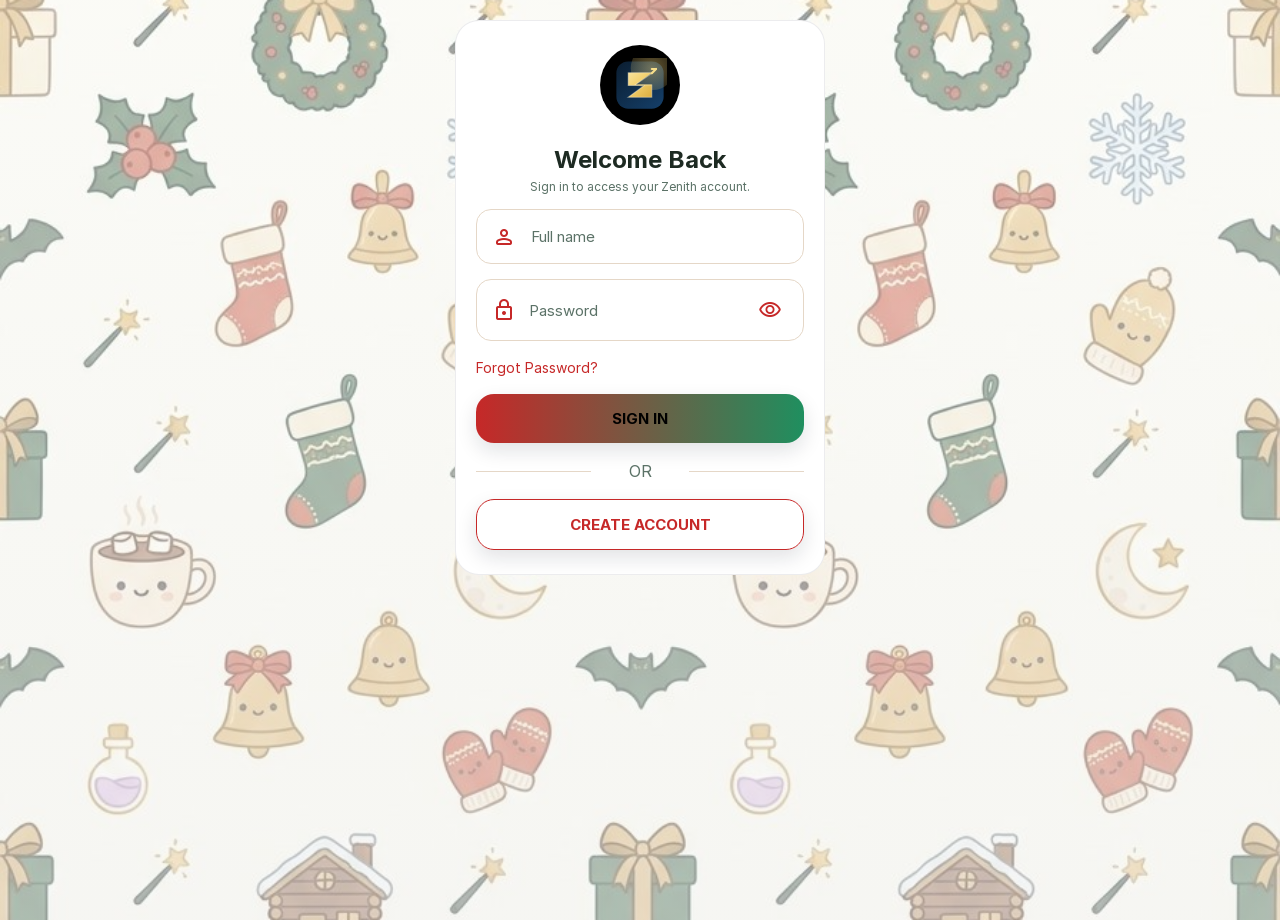
==== commit 835d3361: "z2" ====
--- a/index.html
+++ b/index.html
@@ -23,8 +23,8 @@
     <link rel="apple-touch-icon" href="assets/images/zenith-mark.svg">
 
     <!-- CSS -->
-    <link rel="stylesheet" href="assets/css/style.css">
-    <link rel="stylesheet" href="assets/css/version.css">
+    <link rel="stylesheet" href="assets/css/style.css?v=20260920">
+    <link rel="stylesheet" href="assets/css/version.css?v=20260920">
 </head>
 
 <body>
--- a/assets/css/style.css
+++ b/assets/css/style.css
@@ -1,9 +1,9 @@
 :root {
     --safe-bottom: max(12px, env(safe-area-inset-bottom, 0px));
 
-    --bg: #07131d;
-    --surface: #0d1824;
-    --surface2: #121f2d;
+    --bg: #f6f7fb;
+    --surface: #ffffff;
+    --surface2: #f3f6f9;
 
     --primary: #d9af4d;
     --primary-strong: #f0c76a;
@@ -14,7 +14,7 @@
 
     --text: #111827;
     --muted: #4b5563;
-    --border: rgba(255,255,255,0.10);
+    --border: rgba(15, 23, 42, 0.08);
     --hero: #081c2b;
 
     /* hero / card surface colors for dark ATM-style cards */
@@ -36,8 +36,8 @@
 
 body[data-season="halloween"] {
     --bg: #f8f4ef;
-    --surface: #fffaf6;
-    --surface2: #f3ece5;
+    --surface: #fff3ea;
+    --surface2: #f7e8dc;
     --primary: #ff8a3d;
     --primary-strong: #f76707;
     --accent: #a75cff;
@@ -56,8 +56,8 @@
 
 body[data-season="christmas"] {
     --bg: #f6f5f1;
-    --surface: #fffdf9;
-    --surface2: #f3efe7;
+    --surface: #eefaf3;
+    --surface2: #e2f5ea;
     --primary: #c62828;
     --primary-strong: #9d1d1d;
     --accent: #1f8f5f;
@@ -358,17 +358,20 @@
 }
 
 body {
-    background:
-        linear-gradient(
-            180deg,
-            rgba(255, 255, 255, 0.45) 0%,
-            rgba(245, 245, 245, 0.55) 100%
-        ),
-        url("../images/bg3.jpg") center center / cover fixed no-repeat;
-
+    position: relative;
+    background: linear-gradient(180deg, rgba(255, 255, 255, 0.45) 0%, rgba(245, 245, 245, 0.55) 100%), url("../images/bg2.jpg") center center / cover fixed no-repeat;
+    background-color: #07131d;
     color: var(--text);
     min-height: 100vh;
     overflow-x: hidden;
+}
+
+body[data-season="halloween"] {
+    background: linear-gradient(180deg, rgba(255, 255, 255, 0.45) 0%, rgba(245, 245, 245, 0.55) 100%), url("../images/bg1.jpg") center center / cover fixed no-repeat;
+}
+
+body[data-season="christmas"] {
+    background: linear-gradient(180deg, rgba(255, 255, 255, 0.45) 0%, rgba(245, 245, 245, 0.55) 100%), url("../images/bg2.jpg") center center / cover fixed no-repeat;
 }
 
 
@@ -725,6 +728,10 @@
    padding-bottom: 4px;
 }
 
+.home-header {
+   padding-bottom: 4px;
+}
+
 .home-header .logo {
    font-size: 1.3rem;
 }
@@ -899,7 +906,8 @@
 
 .ai-engine-card {
    cursor: pointer;
-   border: 1px solid rgba(0, 177, 79, 0.18);
+   background: linear-gradient(180deg, var(--surface) 0%, var(--surface2) 100%);
+   border: 1px solid rgba(255, 255, 255, 0.12);
    box-shadow: 0 10px 30px rgba(16, 24, 40, 0.06);
 }
 
@@ -909,11 +917,23 @@
 
 .lockin-engine-card {
    padding: 16px 18px 14px;
-   background: linear-gradient(180deg, #ffffff 0%, #f3fff8 100%);
-   border: 1px solid rgba(35, 216, 134, 0.22);
+   background: linear-gradient(180deg, var(--surface) 0%, var(--surface2) 100%);
+   border: 1px solid rgba(255, 255, 255, 0.12);
    box-shadow: 0 12px 26px rgba(16, 24, 40, 0.06);
    border-radius: 18px;
    transition: transform 0.18s ease, box-shadow 0.18s ease;
+}
+
+body[data-season="christmas"] .lockin-engine-card,
+body[data-season="christmas"] .ai-engine-card {
+   background: linear-gradient(180deg, #ffffff 0%, #f3fff8 100%);
+   border-color: rgba(31, 143, 95, 0.20);
+}
+
+body[data-season="halloween"] .lockin-engine-card,
+body[data-season="halloween"] .ai-engine-card {
+   background: linear-gradient(180deg, #fffaf6 0%, #fdf2ea 100%);
+   border-color: rgba(167, 92, 255, 0.20);
 }
 
 .lockin-engine-card:hover {
@@ -954,12 +974,12 @@
    font-size: 1rem;
    line-height: 1.3;
    letter-spacing: -0.02em;
-   color: #0f172a;
+   color: var(--text);
    text-align: left;
 }
 
 .lockin-header h3 .material-symbols-rounded {
-   color: #2bd98a;
+   color: var(--primary);
    font-size: 1.05rem;
 }
 
@@ -1005,19 +1025,21 @@
    text-transform: uppercase;
    line-height: 1.2;
    white-space: nowrap;
-   color: #dcfff1;
-   background: linear-gradient(135deg, #0f172a 0%, #0e5d43 50%, #0a3d2d 100%);
-   border: 1px solid rgba(120, 255, 191, 0.2);
-   box-shadow: 0 8px 18px rgba(13, 52, 39, 0.14), inset 0 1px 0 rgba(255,255,255,0.12);
-   text-shadow: 0 1px 0 rgba(0,0,0,0.2);
-}
-
-.lockin-column:nth-child(2) .lockin-name {
-   background: linear-gradient(135deg, #0d1c2c 0%, #0f4b5e 48%, #123d3d 100%);
-}
-
-.lockin-column:nth-child(3) .lockin-name {
-   background: linear-gradient(135deg, #1f1635 0%, #3a1d59 50%, #1c2348 100%);
+   color: #fff;
+   background: linear-gradient(135deg, var(--hero) 0%, var(--primary-strong) 50%, var(--accent) 100%);
+   border: 1px solid rgba(255, 255, 255, 0.16);
+   box-shadow: inset 0 1px 0 rgba(255,255,255,0.1);
+   text-shadow: 0 1px 0 rgba(0, 0, 0, 0.18);
+}
+
+body[data-season="christmas"] .lockin-name {
+   background: linear-gradient(135deg, var(--hero) 0%, var(--primary) 50%, var(--accent) 100%);
+   color: #fff;
+}
+
+body[data-season="halloween"] .lockin-name {
+   background: linear-gradient(135deg, var(--hero) 0%, var(--primary) 50%, var(--accent) 100%);
+   color: #fff;
 }
 
 .lockin-meta {
@@ -1200,7 +1222,7 @@
 .progress div {
    height: 100%;
    width: 96%;
-   background: linear-gradient(90deg, #2ff29e 0%, #23d886 100%);
+   background: linear-gradient(90deg, var(--primary) 0%, var(--accent) 100%);
    background-size: 200% 100%;
    border-radius: inherit;
    animation: progressPulse 1.8s ease-in-out infinite;
@@ -1358,7 +1380,7 @@
     justify-content: center;
     padding: 8px 12px;
     border-radius: 999px;
-    background: #2ff29e;
+    background: var(--primary);
     color: #000000;
     font-size: 0.76rem;
     font-weight: 800;
@@ -1399,12 +1421,16 @@
 
 .primary-actions-card {
     padding: 10px 12px;
+    position: relative;
+    z-index: 2;
 }
 
 .primary-actions {
     display: grid;
     grid-template-columns: repeat(4, 1fr);
     gap: 10px;
+    position: relative;
+    z-index: 2;
 }
 
 .primary-action {
@@ -1429,15 +1455,15 @@
 
 /* Home page: make quick-access buttons black with white icon/text */
 .home-shell .primary-action {
-    background: #000 !important;
-    color: #fff !important;
+    background: linear-gradient(180deg, var(--primary) 0%, var(--accent) 100%) !important;
+    color: #000 !important;
     border-color: transparent !important;
 }
 .home-shell .primary-action .material-symbols-rounded {
-    color: #fff !important;
+    color: #000 !important;
 }
 .home-shell .primary-action > div {
-    color: #fff !important;
+    color: #000 !important;
 }
 
 .btn-primary {
@@ -1650,9 +1676,9 @@
 
             90deg,
 
-            #2ff29e,
-
-            #23d886
+            var(--primary),
+
+            var(--accent)
 
         );
 
@@ -1666,7 +1692,7 @@
 
     box-shadow:
 
-        0 8px 20px rgba(47, 242, 158, .25);
+        0 8px 20px rgba(15, 23, 42, 0.12);
 
 }
 
@@ -2035,8 +2061,8 @@
     background:
         linear-gradient(
             135deg,
-            #2ff29e,
-            #23d886
+            var(--primary),
+            var(--accent)
         );
 
 }
@@ -2394,12 +2420,12 @@
 }
 
 .ai-status-pill--active {
-    background: #2ff29e;
+    background: var(--primary);
     color: #000000;
 }
 
 .ai-status-pill--standby {
-    background: #2ff29e;
+    background: var(--primary);
     color: #000000;
 }
 
@@ -2409,7 +2435,7 @@
     width: fit-content;
     padding: 8px 12px;
     border-radius: 999px;
-    background: #2ff29e;
+    background: var(--primary);
     color: #000000;
     font-size: 0.82rem;
     font-weight: 700;
@@ -2448,7 +2474,7 @@
     height: 100%;
     width: 0;
     border-radius: inherit;
-    background: linear-gradient(90deg, #2ff29e 0%, #23d886 100%);
+    background: linear-gradient(90deg, var(--primary) 0%, var(--accent) 100%);
     transition: width 0.3s ease, transform 0.3s ease;
     position: relative;
     overflow: hidden;
